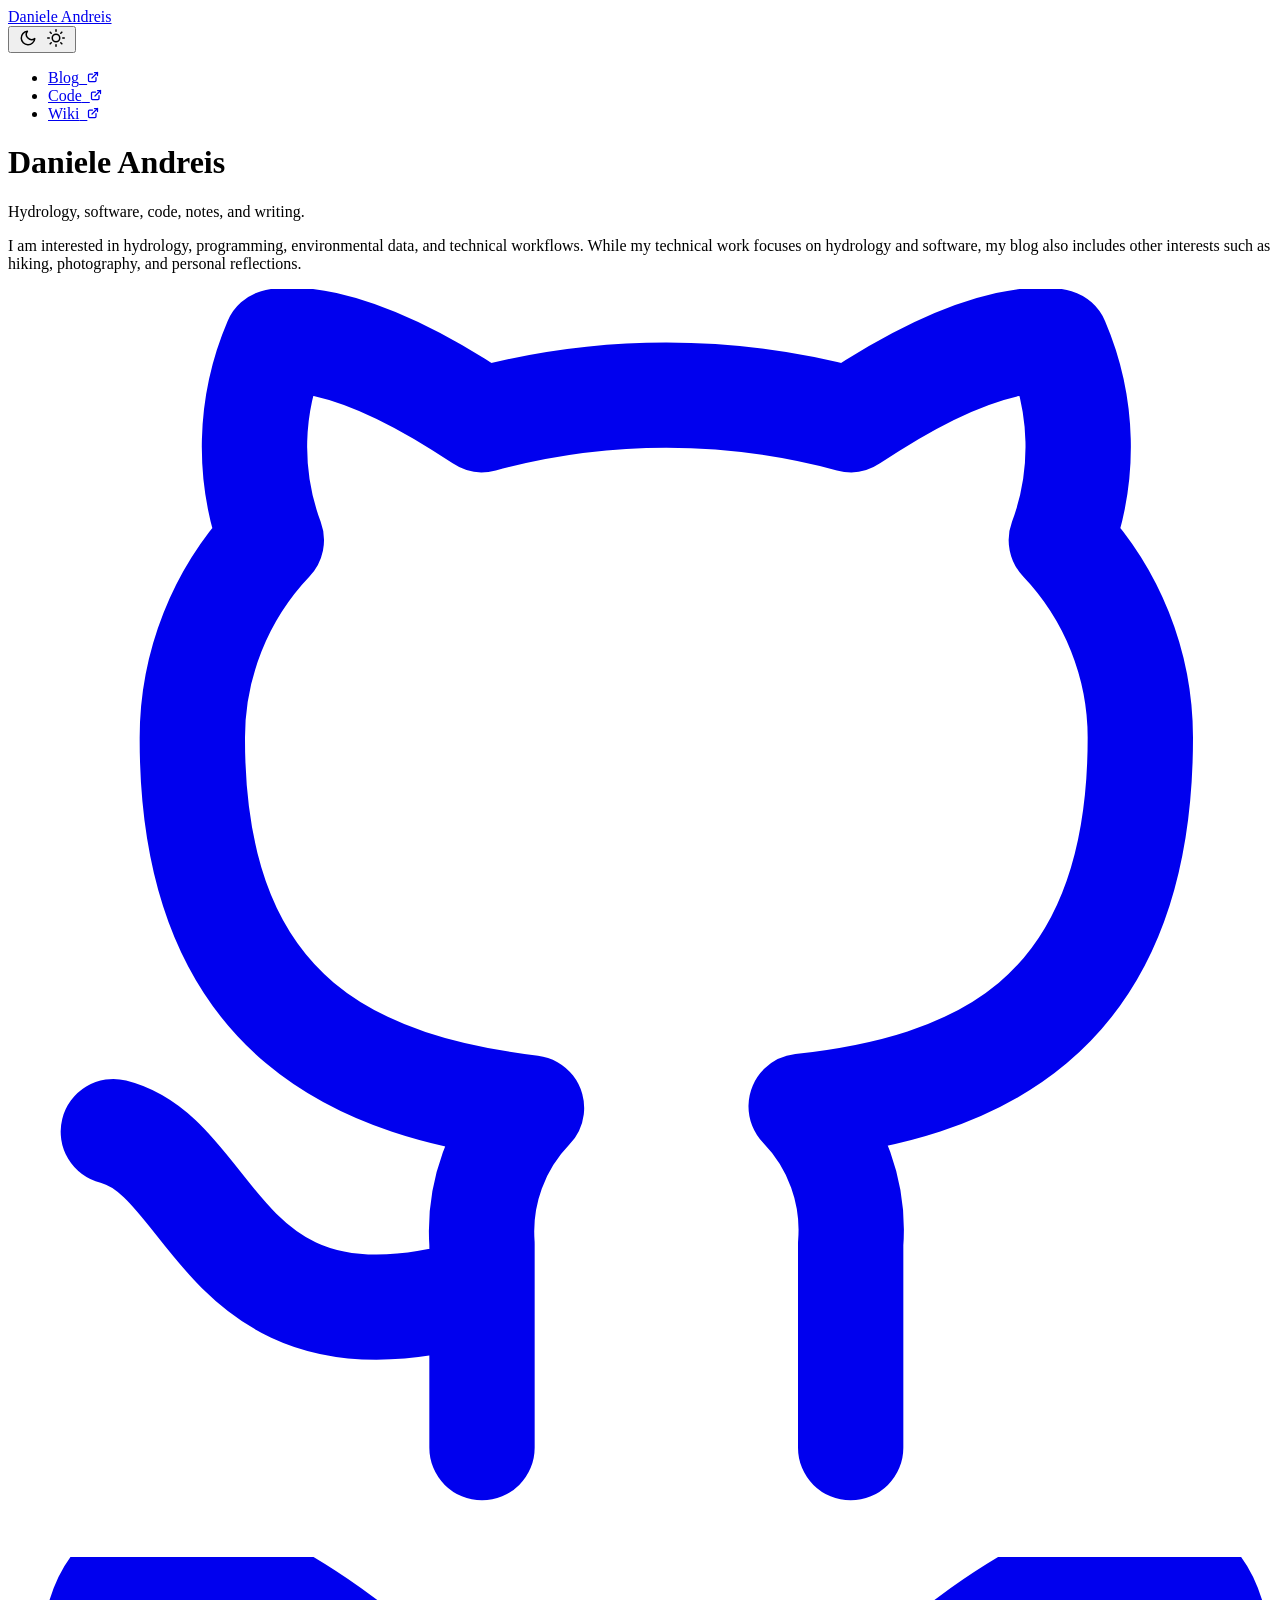
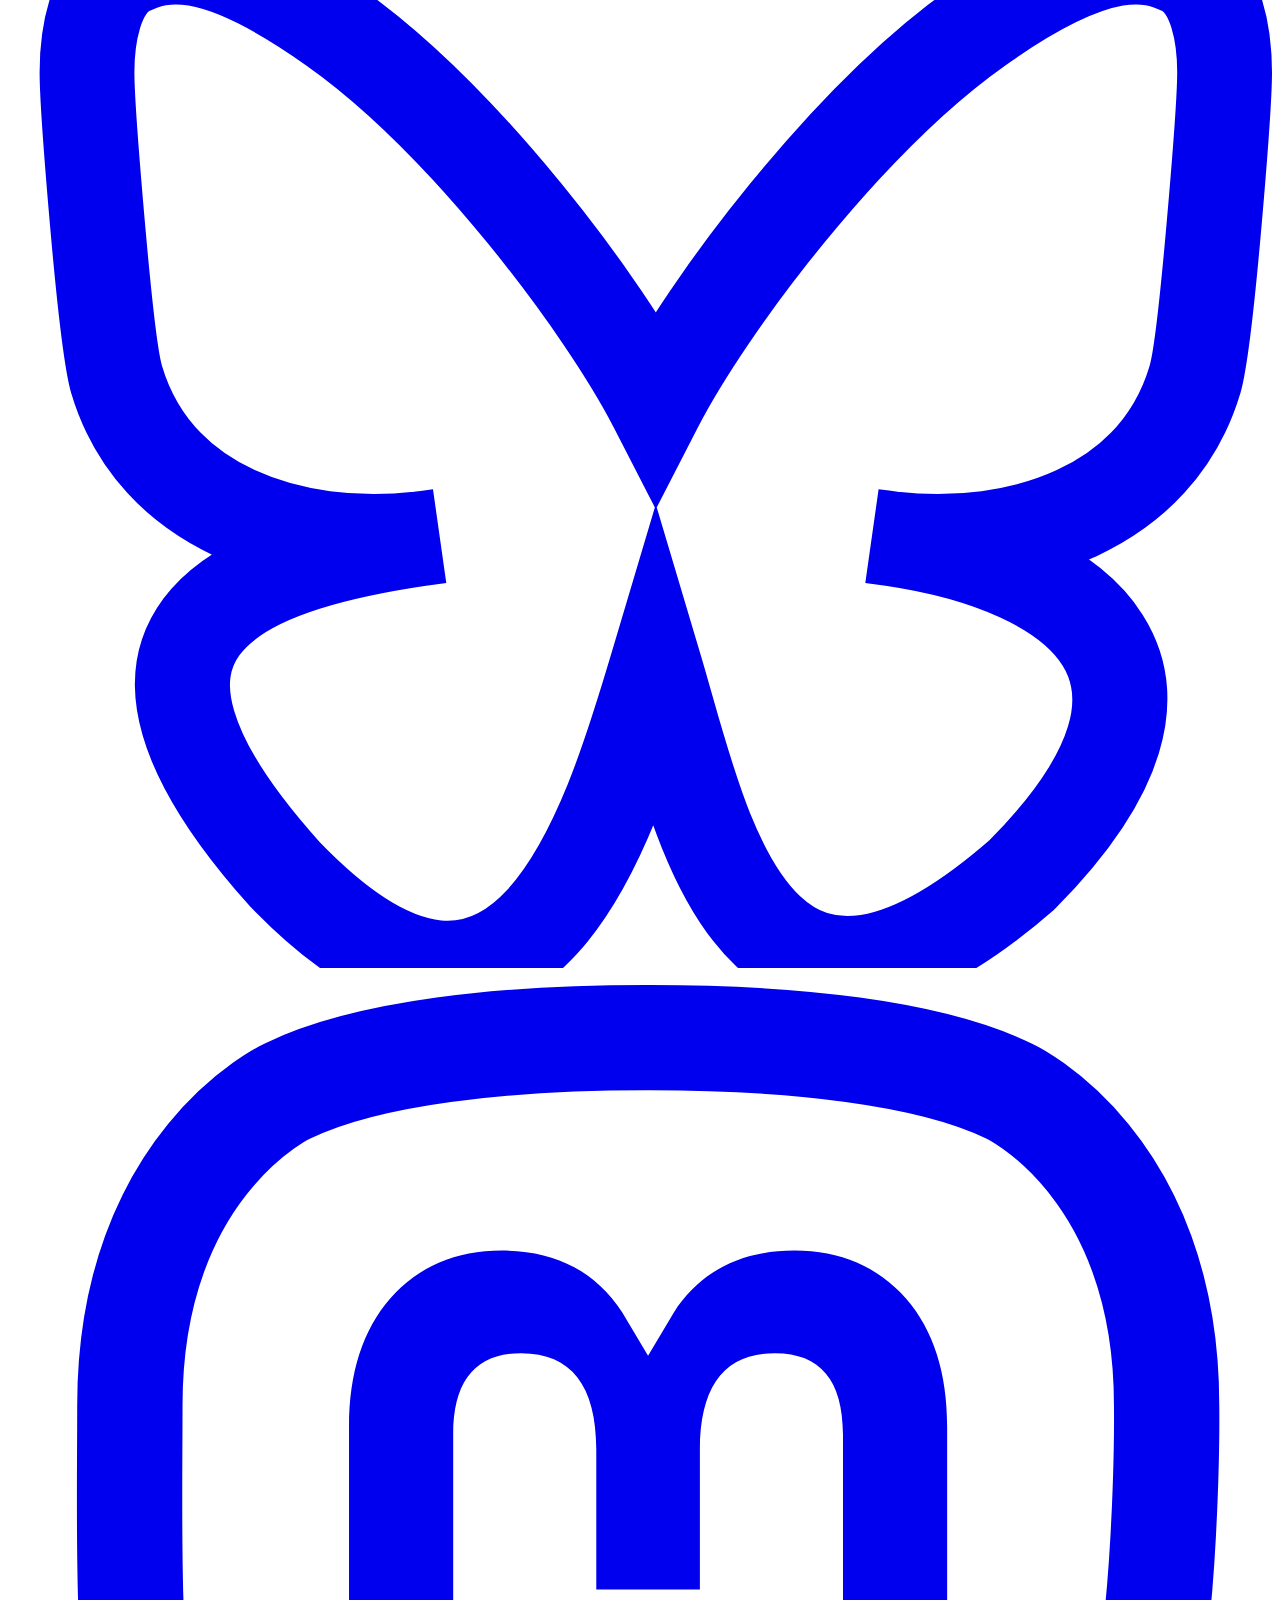
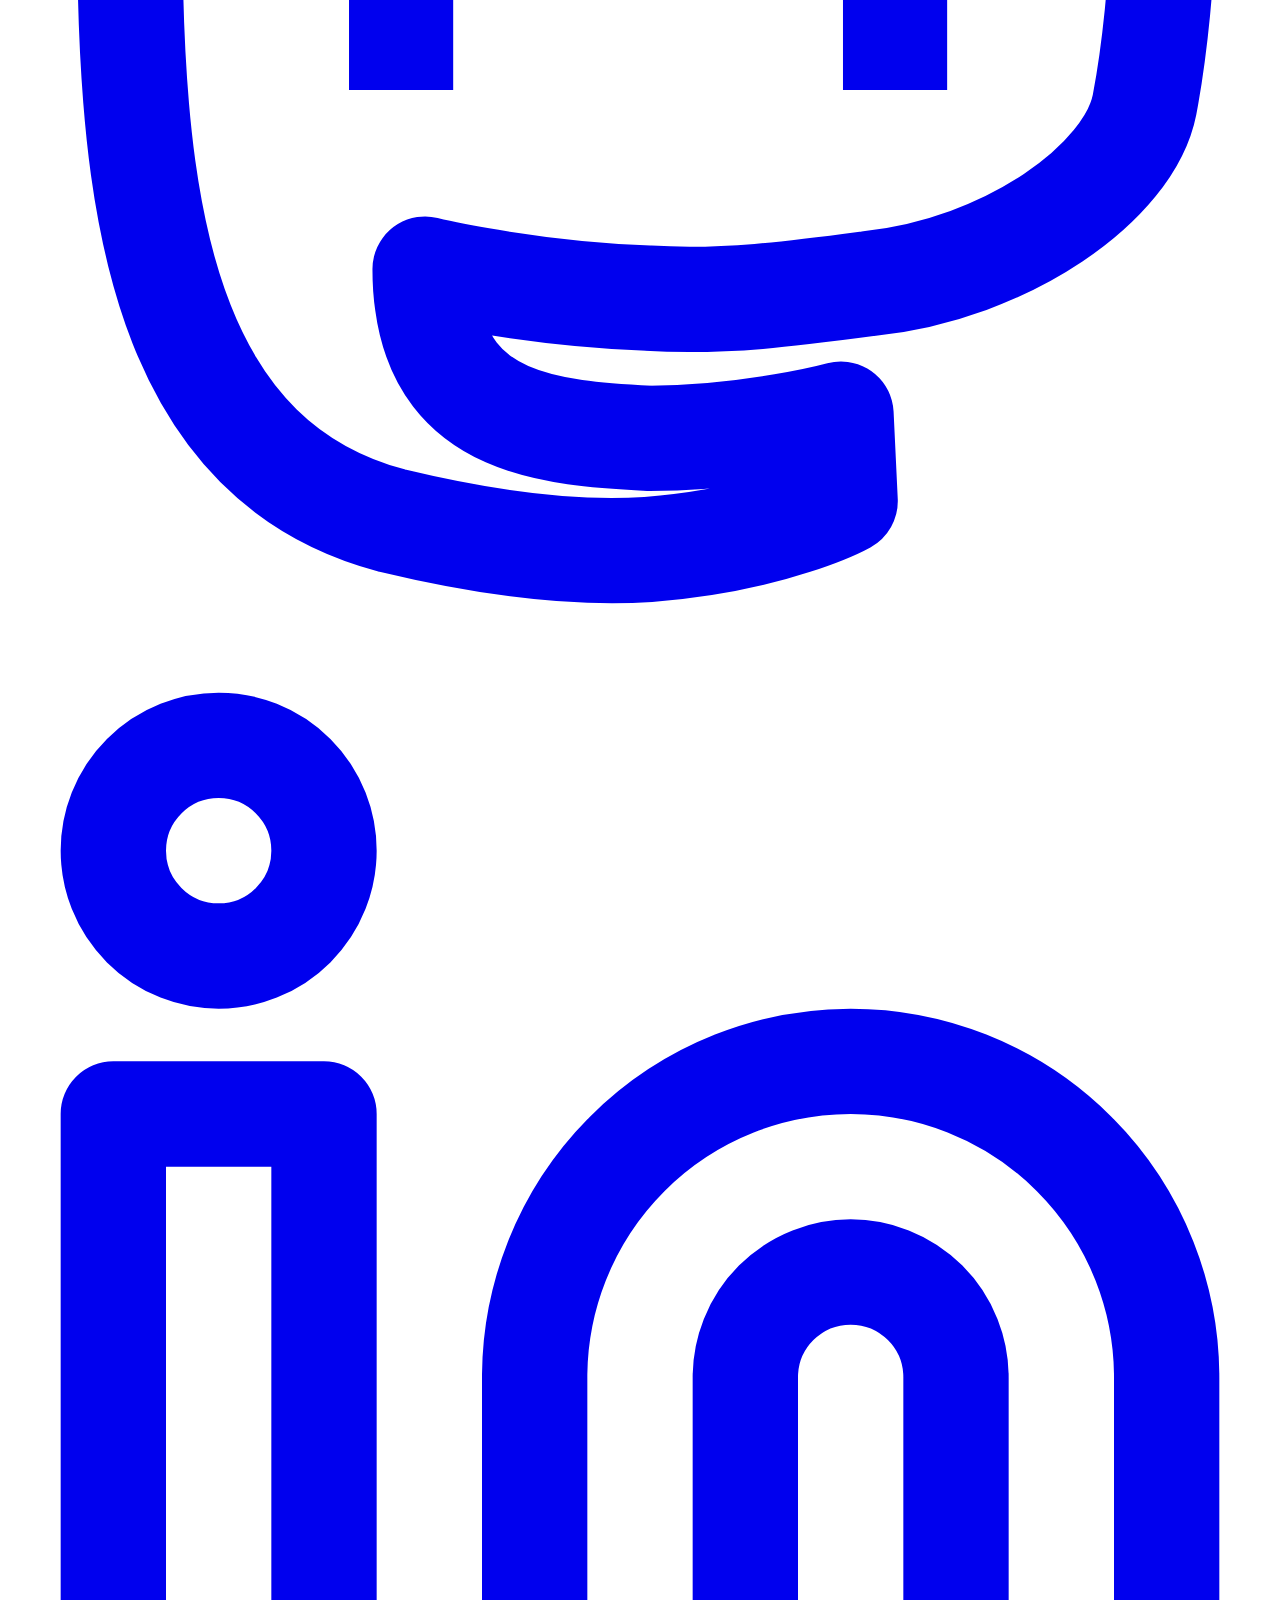
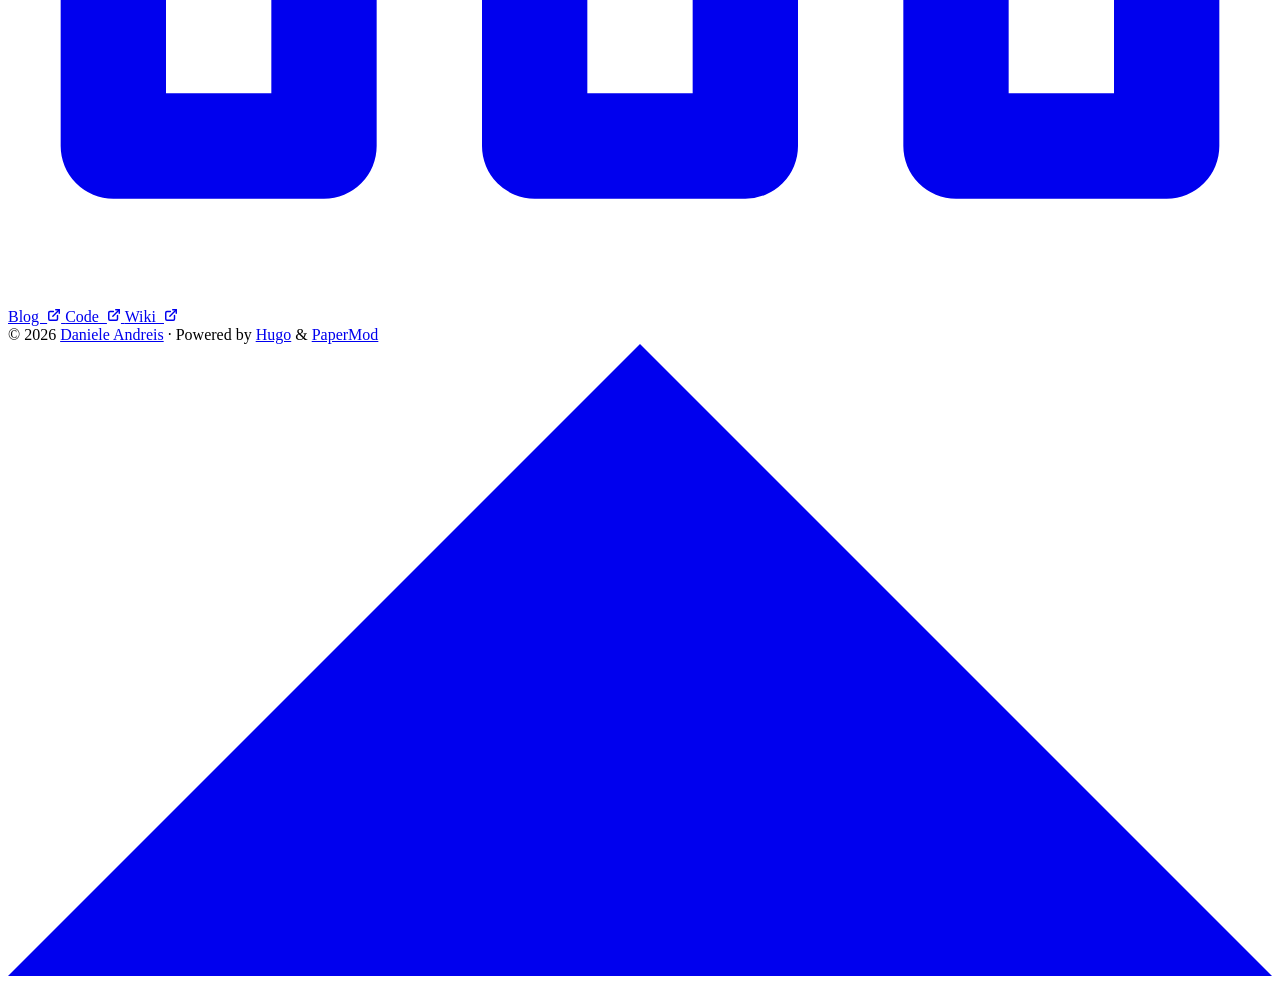
==== public/index.html @ 5633d2b7 "initial website" ====
<!DOCTYPE html>
<html lang="en" dir="auto" data-theme="auto">

<head>
	<meta name="generator" content="Hugo 0.157.0"><script src="/livereload.js?mindelay=10&amp;v=2&amp;port=1313&amp;path=livereload" data-no-instant defer></script><meta charset="utf-8">
<meta http-equiv="X-UA-Compatible" content="IE=edge">
<meta name="viewport" content="width=device-width, initial-scale=1, shrink-to-fit=no">
<meta name="robots" content="noindex, nofollow">
<title>Daniele Andreis</title>

<meta name="description" content="">
<meta name="author" content="">
<link rel="canonical" href="http://localhost:1313/">
<link crossorigin="anonymous" href="/assets/css/stylesheet.a59b45ec9e5b777ab737f393b7d185c547d1c42e34826aa9306752e7d07408f1.css" integrity="sha256-pZtF7J5bd3q3N/OTt9GFxUfRxC40gmqpMGdS59B0CPE=" rel="preload stylesheet" as="style">
<link rel="icon" href="http://localhost:1313/favicon.ico">
<link rel="icon" type="image/png" sizes="16x16" href="http://localhost:1313/favicon-16x16.png">
<link rel="icon" type="image/png" sizes="32x32" href="http://localhost:1313/favicon-32x32.png">
<link rel="apple-touch-icon" href="http://localhost:1313/apple-touch-icon.png">
<link rel="mask-icon" href="http://localhost:1313/safari-pinned-tab.svg">
<meta name="theme-color" content="#2e2e33">
<meta name="msapplication-TileColor" content="#2e2e33">
<link rel="alternate" type="application/rss+xml" href="http://localhost:1313/index.xml" title="rss">
<link rel="alternate" hreflang="en" href="http://localhost:1313/">
<noscript>
    <style>
        #theme-toggle,
        .top-link {
            display: none;
        }

    </style>
    <style>
        @media (prefers-color-scheme: dark) {
            :root {
                --theme: rgb(29, 30, 32);
                --entry: rgb(46, 46, 51);
                --primary: rgb(218, 218, 219);
                --secondary: rgb(155, 156, 157);
                --tertiary: rgb(65, 66, 68);
                --content: rgb(196, 196, 197);
                --code-block-bg: rgb(46, 46, 51);
                --code-bg: rgb(55, 56, 62);
                --border: rgb(51, 51, 51);
                color-scheme: dark;
            }

            .list {
                background: var(--theme);
            }

            .toc {
                background: var(--entry);
            }
        }

        @media (prefers-color-scheme: light) {
            .list::-webkit-scrollbar-thumb {
                border-color: var(--code-bg);
            }
        }

    </style>
</noscript>
<script>
    if (localStorage.getItem("pref-theme") === "dark") {
        document.querySelector("html").dataset.theme = 'dark';
    } else if (localStorage.getItem("pref-theme") === "light") {
       document.querySelector("html").dataset.theme = 'light';
    } else if (window.matchMedia('(prefers-color-scheme: dark)').matches) {
        document.querySelector("html").dataset.theme = 'dark';
    } else {
        document.querySelector("html").dataset.theme = 'light';
    }

</script>
</head>
<body class="list" id="top">
    <header class="header">
    <nav class="nav">
        <div class="logo">
            <a href="http://localhost:1313/" accesskey="h" title="Daniele Andreis (Alt + H)">Daniele Andreis</a>
            <div class="logo-switches">
                <button id="theme-toggle" accesskey="t" title="(Alt + T)" aria-label="Toggle theme">
                    <svg id="moon" xmlns="http://www.w3.org/2000/svg" width="24" height="18" viewBox="0 0 24 24"
                        fill="none" stroke="currentColor" stroke-width="2" stroke-linecap="round"
                        stroke-linejoin="round">
                        <path d="M21 12.79A9 9 0 1 1 11.21 3 7 7 0 0 0 21 12.79z"></path>
                    </svg>
                    <svg id="sun" xmlns="http://www.w3.org/2000/svg" width="24" height="18" viewBox="0 0 24 24"
                        fill="none" stroke="currentColor" stroke-width="2" stroke-linecap="round"
                        stroke-linejoin="round">
                        <circle cx="12" cy="12" r="5"></circle>
                        <line x1="12" y1="1" x2="12" y2="3"></line>
                        <line x1="12" y1="21" x2="12" y2="23"></line>
                        <line x1="4.22" y1="4.22" x2="5.64" y2="5.64"></line>
                        <line x1="18.36" y1="18.36" x2="19.78" y2="19.78"></line>
                        <line x1="1" y1="12" x2="3" y2="12"></line>
                        <line x1="21" y1="12" x2="23" y2="12"></line>
                        <line x1="4.22" y1="19.78" x2="5.64" y2="18.36"></line>
                        <line x1="18.36" y1="5.64" x2="19.78" y2="4.22"></line>
                    </svg>
                </button>
            </div>
        </div>
        <ul id="menu">
            <li>
                <a href="https://blog.danieleandreis.eu" title="Blog">
                    <span>Blog</span>&nbsp;
                    <svg fill="none" shape-rendering="geometricPrecision" stroke="currentColor" stroke-linecap="round"
                        stroke-linejoin="round" stroke-width="2.5" viewBox="0 0 24 24" height="12" width="12">
                        <path d="M18 13v6a2 2 0 01-2 2H5a2 2 0 01-2-2V8a2 2 0 012-2h6"></path>
                        <path d="M15 3h6v6"></path>
                        <path d="M10 14L21 3"></path>
                    </svg>
                </a>
            </li>
            <li>
                <a href="https://code.danieleandreis.eu" title="Code">
                    <span>Code</span>&nbsp;
                    <svg fill="none" shape-rendering="geometricPrecision" stroke="currentColor" stroke-linecap="round"
                        stroke-linejoin="round" stroke-width="2.5" viewBox="0 0 24 24" height="12" width="12">
                        <path d="M18 13v6a2 2 0 01-2 2H5a2 2 0 01-2-2V8a2 2 0 012-2h6"></path>
                        <path d="M15 3h6v6"></path>
                        <path d="M10 14L21 3"></path>
                    </svg>
                </a>
            </li>
            <li>
                <a href="https://wiki.danieleandreis.eu" title="Wiki">
                    <span>Wiki</span>&nbsp;
                    <svg fill="none" shape-rendering="geometricPrecision" stroke="currentColor" stroke-linecap="round"
                        stroke-linejoin="round" stroke-width="2.5" viewBox="0 0 24 24" height="12" width="12">
                        <path d="M18 13v6a2 2 0 01-2 2H5a2 2 0 01-2-2V8a2 2 0 012-2h6"></path>
                        <path d="M15 3h6v6"></path>
                        <path d="M10 14L21 3"></path>
                    </svg>
                </a>
            </li>
        </ul>
    </nav>
</header>
<main class="main"><div class="profile">
    <div class="profile_inner">
        <h1>Daniele Andreis</h1>
        <span><p>Hydrology, software, code, notes, and writing.</p>
<p>I am interested in hydrology, programming, environmental data, and technical workflows. While my technical work focuses on hydrology and software, my blog also includes other interests such as hiking, photography, and personal reflections.</p>
</span><div class="social-icons" >
    <a href="https://github.com/bubbobne" target="_blank" rel="noopener noreferrer me"
        title="Github">
        <svg xmlns="http://www.w3.org/2000/svg" viewBox="0 0 24 24" fill="none" stroke="currentColor" stroke-width="2"
    stroke-linecap="round" stroke-linejoin="round">
    <path
        d="M9 19c-5 1.5-5-2.5-7-3m14 6v-3.87a3.37 3.37 0 0 0-.94-2.61c3.14-.35 6.44-1.54 6.44-7A5.44 5.44 0 0 0 20 4.77 5.07 5.07 0 0 0 19.91 1S18.73.65 16 2.48a13.38 13.38 0 0 0-7 0C6.27.65 5.09 1 5.09 1A5.07 5.07 0 0 0 5 4.77a5.44 5.44 0 0 0-1.5 3.78c0 5.42 3.3 6.61 6.44 7A3.37 3.37 0 0 0 9 18.13V22">
    </path>
</svg>
    </a>
    <a href="https://bsky.app/profile/bubbobne" target="_blank" rel="noopener noreferrer me"
        title="Bluesky">
        <svg xmlns="http://www.w3.org/2000/svg" viewBox="-25 0 400 320" fill="none" stroke="currentColor" stroke-width="30">
    <path
        d="M180 141.964C163.699 110.262 119.308 51.1817 78.0347 22.044C38.4971 -5.86834 23.414 -1.03207 13.526 3.43594C2.08093 8.60755 0 26.1785 0 36.5164C0 46.8542 5.66748 121.272 9.36416 133.694C21.5786 174.738 65.0603 188.607 105.104 184.156C107.151 183.852 109.227 183.572 111.329 183.312C109.267 183.642 107.19 183.924 105.104 184.156C46.4204 192.847 -5.69621 214.233 62.6582 290.33C137.848 368.18 165.705 273.637 180 225.702C194.295 273.637 210.76 364.771 295.995 290.33C360 225.702 313.58 192.85 254.896 184.158C252.81 183.926 250.733 183.645 248.671 183.315C250.773 183.574 252.849 183.855 254.896 184.158C294.94 188.61 338.421 174.74 350.636 133.697C354.333 121.275 360 46.8568 360 36.519C360 26.1811 357.919 8.61012 346.474 3.43851C336.586 -1.02949 321.503 -5.86576 281.965 22.0466C240.692 51.1843 196.301 110.262 180 141.964Z" />
</svg>
    </a>
    <a href="https://mastodon.uno/@danieleandreis" target="_blank" rel="noopener noreferrer me"
        title="Mastodon">
        <svg xmlns="http://www.w3.org/2000/svg" viewBox="0 0 24 24" fill="none" stroke="currentColor" stroke-width="2"
    stroke-linecap="round" stroke-linejoin="round">
    <path
        d="M21.58 13.913c-.29 1.469-2.592 3.121-5.238 3.396-1.379.184-2.737.368-4.185.276-2.368-.092-4.237-.551-4.237-.551 0 .184.014.459.043.643.308 2.294 2.317 2.478 4.22 2.57 1.922 0 3.633-.46 3.633-.46l.079 1.653s-1.344.734-3.738.918c-1.32.091-2.96-.092-4.869-.551-4.14-1.102-4.853-5.507-4.961-10.005-.034-1.285-.013-2.57-.013-3.58 0-4.589 3-5.966 3-5.966 1.513-.734 4.11-1.01 6.808-1.01h.067c2.699 0 5.296.276 6.81 1.01 0 0 3 1.377 3 5.967 0 0 .037 3.304-.419 5.69"
        stroke="currentColor" />
    <path
        d="M17.832 8.633v5h-1.978V8.78c0-1.023-.43-1.542-1.29-1.542-.95 0-1.427.616-1.427 1.834v2.655H11.17V9.072c0-1.218-.476-1.834-1.427-1.834-.86 0-1.29.52-1.29 1.542v4.852H6.475V8.633c0-1.022.26-1.834.782-2.434.538-.6 1.243-.909 2.118-.909 1.012 0 1.779.39 2.286 1.169l.492.827.493-.827c.507-.78 1.274-1.169 2.286-1.169.875 0 1.58.308 2.118.909.522.6.782 1.412.782 2.434"
        fill="currentColor" stroke="none" />
</svg>
    </a>
    <a href="https://www.linkedin.com/in/daniele-andreis-64690235/" target="_blank" rel="noopener noreferrer me"
        title="Linkedin">
        <svg xmlns="http://www.w3.org/2000/svg" viewBox="0 0 24 24" fill="none" stroke="currentColor" stroke-width="2"
    stroke-linecap="round" stroke-linejoin="round">
    <path d="M16 8a6 6 0 0 1 6 6v7h-4v-7a2 2 0 0 0-2-2 2 2 0 0 0-2 2v7h-4v-7a6 6 0 0 1 6-6z"></path>
    <rect x="2" y="9" width="4" height="12"></rect>
    <circle cx="4" cy="4" r="2"></circle>
</svg>
    </a>
</div>

        <div class="buttons">
            <a class="button" href="https://blog.danieleandreis.eu" rel="noopener" title="Blog">
                <span class="button-inner">
                    Blog&nbsp;
                    <svg fill="none" shape-rendering="geometricPrecision" stroke="currentColor" stroke-linecap="round"
                        stroke-linejoin="round" stroke-width="2.5" viewBox="0 0 24 24" height="14" width="14">
                        <path d="M18 13v6a2 2 0 01-2 2H5a2 2 0 01-2-2V8a2 2 0 012-2h6"></path>
                        <path d="M15 3h6v6"></path>
                        <path d="M10 14L21 3"></path>
                    </svg>
                </span>
            </a>
            <a class="button" href="https://code.danieleandreis.eu" rel="noopener" title="Code">
                <span class="button-inner">
                    Code&nbsp;
                    <svg fill="none" shape-rendering="geometricPrecision" stroke="currentColor" stroke-linecap="round"
                        stroke-linejoin="round" stroke-width="2.5" viewBox="0 0 24 24" height="14" width="14">
                        <path d="M18 13v6a2 2 0 01-2 2H5a2 2 0 01-2-2V8a2 2 0 012-2h6"></path>
                        <path d="M15 3h6v6"></path>
                        <path d="M10 14L21 3"></path>
                    </svg>
                </span>
            </a>
            <a class="button" href="https://wiki.danieleandreis.eu" rel="noopener" title="Wiki">
                <span class="button-inner">
                    Wiki&nbsp;
                    <svg fill="none" shape-rendering="geometricPrecision" stroke="currentColor" stroke-linecap="round"
                        stroke-linejoin="round" stroke-width="2.5" viewBox="0 0 24 24" height="14" width="14">
                        <path d="M18 13v6a2 2 0 01-2 2H5a2 2 0 01-2-2V8a2 2 0 012-2h6"></path>
                        <path d="M15 3h6v6"></path>
                        <path d="M10 14L21 3"></path>
                    </svg>
                </span>
            </a>
        </div>
    </div>
</div>

    </main>
    
<footer class="footer">
        <span>&copy; 2026 <a href="http://localhost:1313/">Daniele Andreis</a></span> · 

    <span>
        Powered by
        <a href="https://gohugo.io/" rel="noopener noreferrer" target="_blank">Hugo</a> &
        <a href="https://github.com/adityatelange/hugo-PaperMod/" rel="noopener" target="_blank">PaperMod</a>
    </span>
</footer>
<a href="#top" aria-label="go to top" title="Go to Top (Alt + G)" class="top-link" id="top-link" accesskey="g">
    <svg xmlns="http://www.w3.org/2000/svg" viewBox="0 0 12 6" fill="currentColor">
        <path d="M12 6H0l6-6z" />
    </svg>
</a>

<script>
    let menu = document.getElementById('menu');
    if (menu) {
        
        const scrollPosition = localStorage.getItem("menu-scroll-position");
        if (scrollPosition) {
            menu.scrollLeft = parseInt(scrollPosition, 10);
        }
        
        menu.onscroll = function () {
            localStorage.setItem("menu-scroll-position", menu.scrollLeft);
        }
    }

    document.querySelectorAll('a[href^="#"]').forEach(anchor => {
        anchor.addEventListener("click", function (e) {
            e.preventDefault();
            var id = this.getAttribute("href").substr(1);
            if (!window.matchMedia('(prefers-reduced-motion: reduce)').matches) {
                document.querySelector(`[id='${decodeURIComponent(id)}']`).scrollIntoView({
                    behavior: "smooth"
                });
            } else {
                document.querySelector(`[id='${decodeURIComponent(id)}']`).scrollIntoView();
            }
            if (id === "top") {
                history.replaceState(null, null, " ");
            } else {
                history.pushState(null, null, `#${id}`);
            }
        });
    });

</script>
<script>
    var mybutton = document.getElementById("top-link");
    window.onscroll = function () {
        if (document.body.scrollTop > 800 || document.documentElement.scrollTop > 800) {
            mybutton.style.visibility = "visible";
            mybutton.style.opacity = "1";
        } else {
            mybutton.style.visibility = "hidden";
            mybutton.style.opacity = "0";
        }
    };

</script>
<script>
    document.getElementById("theme-toggle").addEventListener("click", () => {
        const html = document.querySelector("html");
        if (html.dataset.theme === "dark") {
            html.dataset.theme = 'light';
            localStorage.setItem("pref-theme", 'light');
        } else {
            html.dataset.theme = 'dark';
            localStorage.setItem("pref-theme", 'dark');
        }
    })

</script>
</body>

</html>
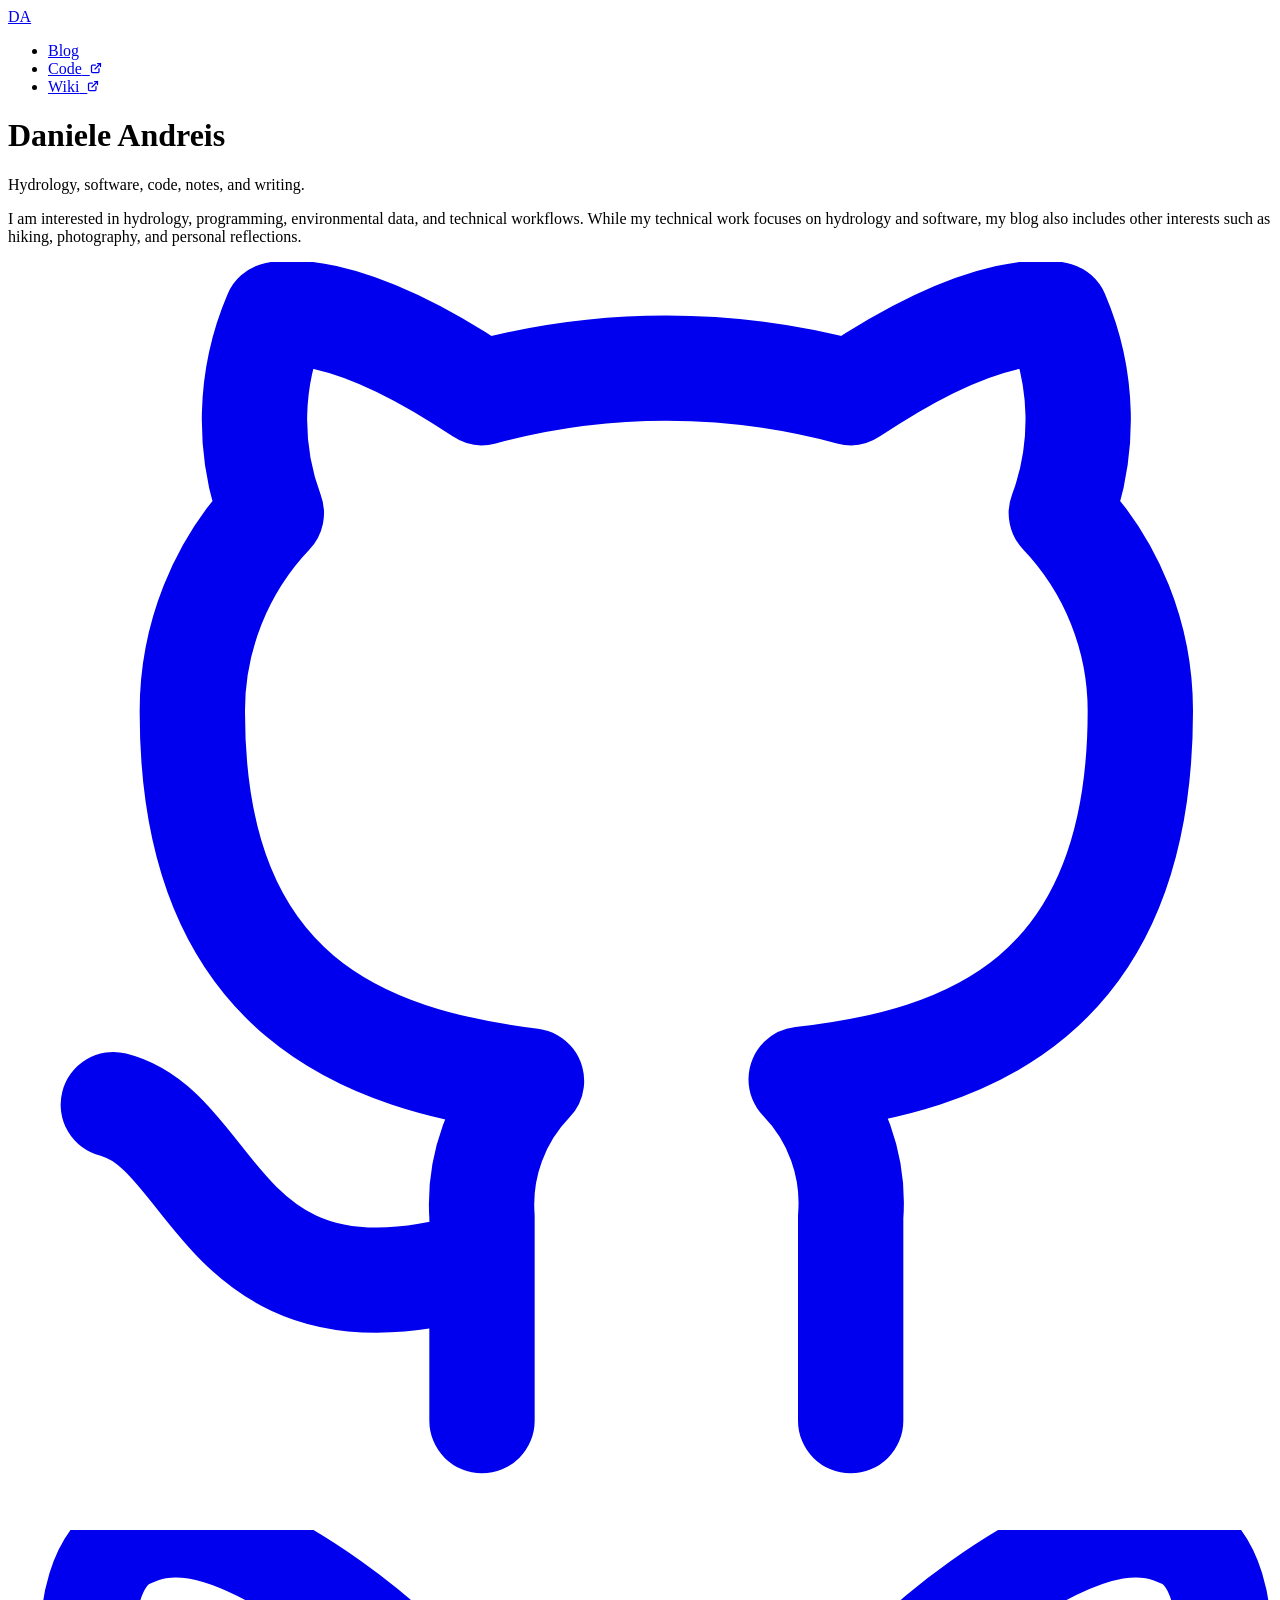
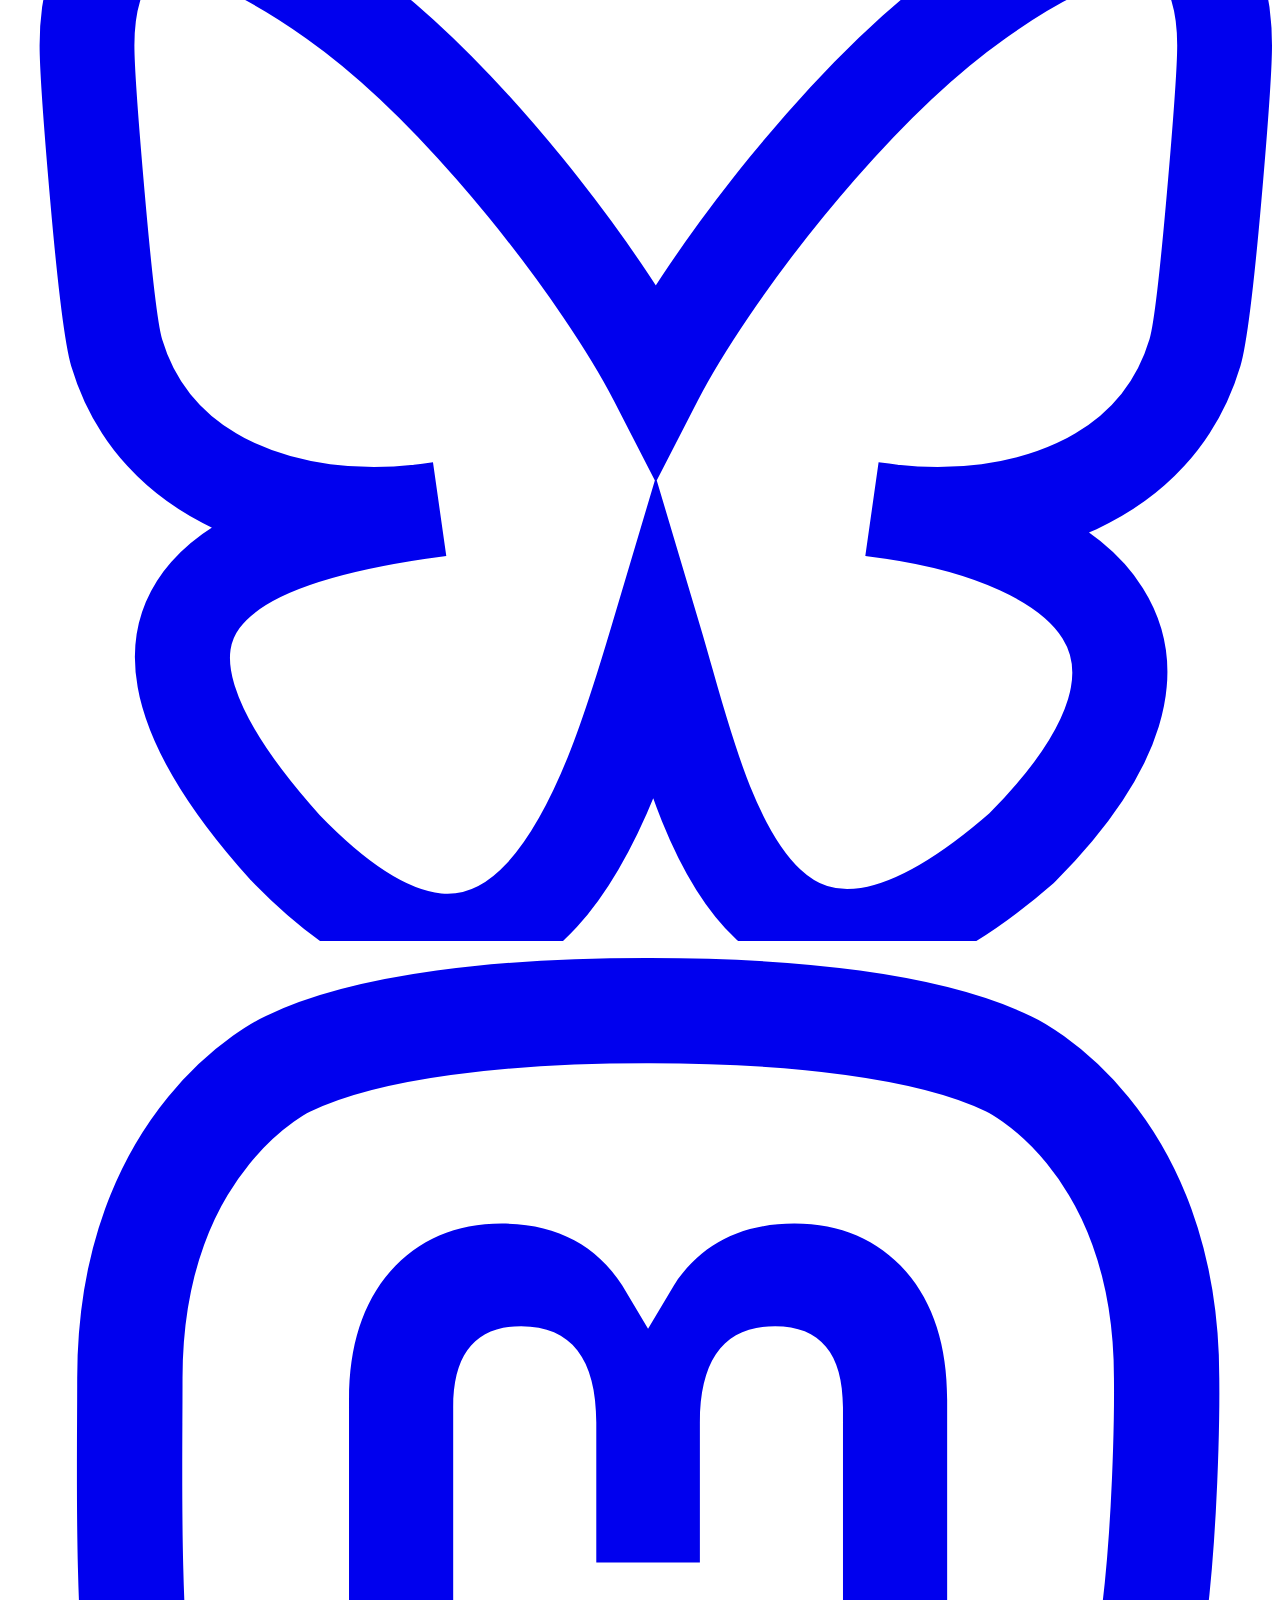
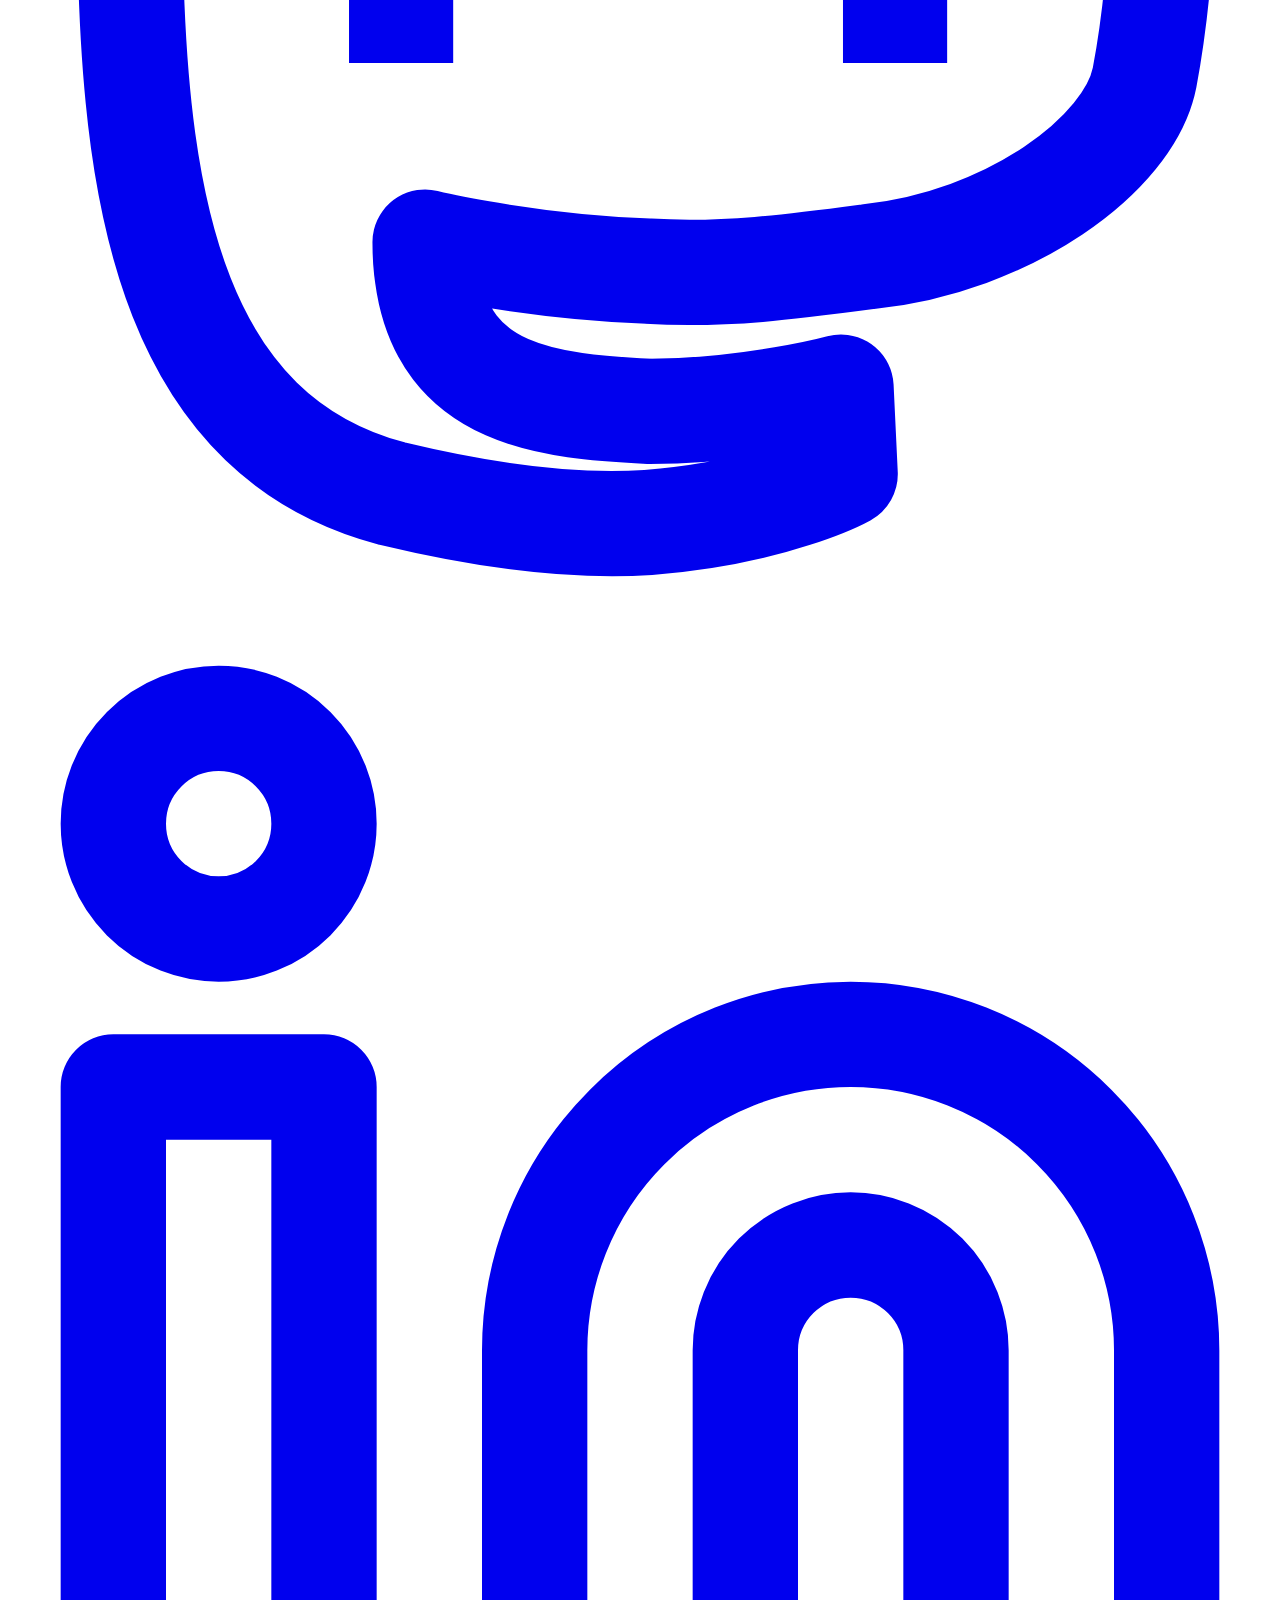
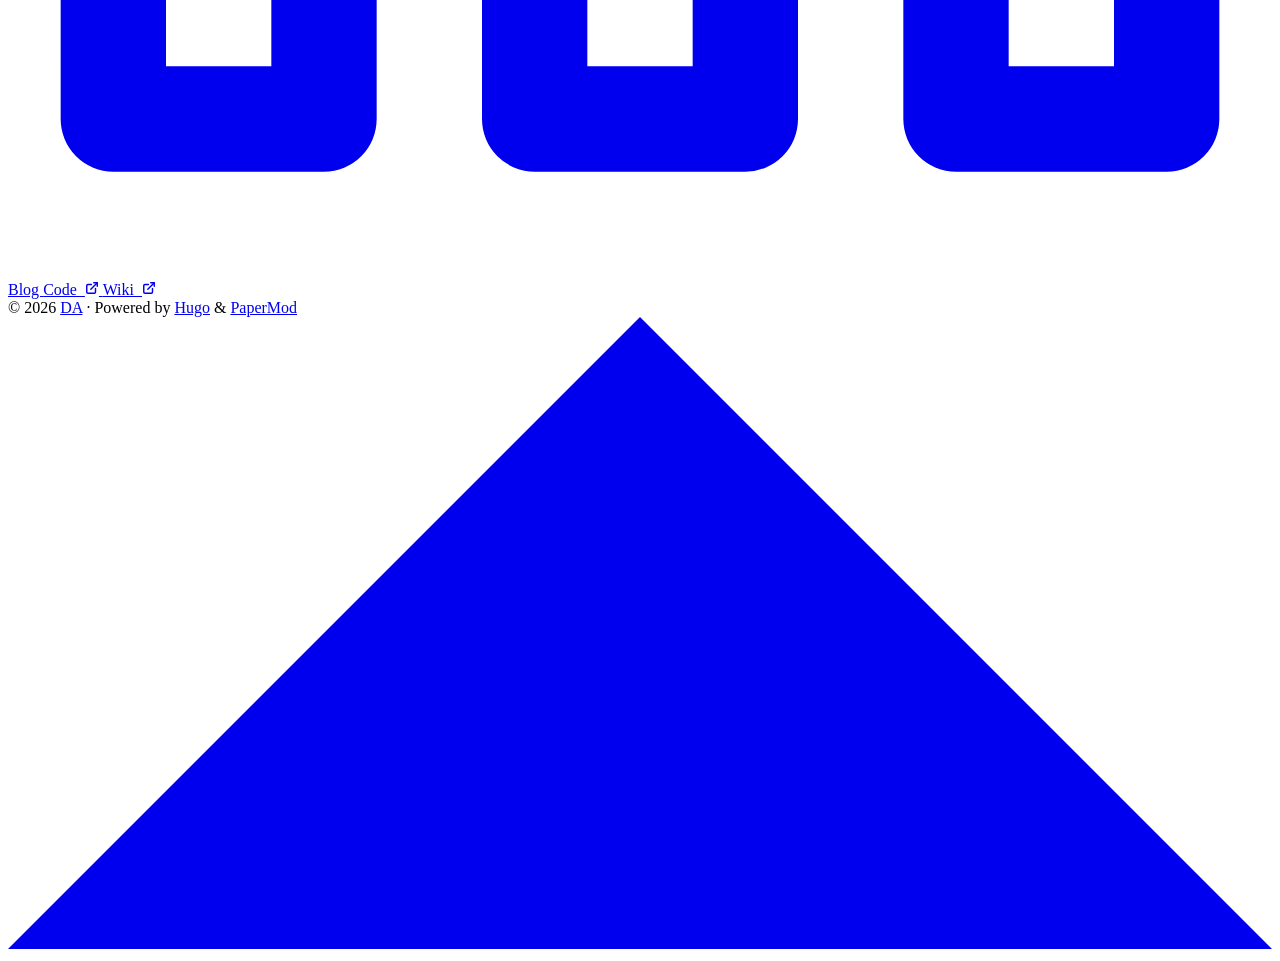
==== commit 3d001ec0: "add blog change theme" ====
--- a/public/index.html
+++ b/public/index.html
@@ -1,17 +1,17 @@
 <!DOCTYPE html>
-<html lang="en" dir="auto" data-theme="auto">
+<html lang="en" dir="auto" data-theme="dark">
 
 <head>
-	<meta name="generator" content="Hugo 0.157.0"><script src="/livereload.js?mindelay=10&amp;v=2&amp;port=1313&amp;path=livereload" data-no-instant defer></script><meta charset="utf-8">
+	<meta name="generator" content="Hugo 0.159.1"><script src="/livereload.js?mindelay=10&amp;v=2&amp;port=1313&amp;path=livereload" data-no-instant defer></script><meta charset="utf-8">
 <meta http-equiv="X-UA-Compatible" content="IE=edge">
 <meta name="viewport" content="width=device-width, initial-scale=1, shrink-to-fit=no">
 <meta name="robots" content="noindex, nofollow">
-<title>Daniele Andreis</title>
+<title>DA</title>
 
 <meta name="description" content="">
 <meta name="author" content="">
 <link rel="canonical" href="http://localhost:1313/">
-<link crossorigin="anonymous" href="/assets/css/stylesheet.a59b45ec9e5b777ab737f393b7d185c547d1c42e34826aa9306752e7d07408f1.css" integrity="sha256-pZtF7J5bd3q3N/OTt9GFxUfRxC40gmqpMGdS59B0CPE=" rel="preload stylesheet" as="style">
+<link crossorigin="anonymous" href="/assets/css/stylesheet.967bc8df27a12ecdf0c393c1722fcb030f7938f6ecd757e9de957b8c40ae50bf.css" integrity="sha256-lnvI3yehLs3ww5PBci/LAw95OPbs11fp3pV7jECuUL8=" rel="preload stylesheet" as="style">
 <link rel="icon" href="http://localhost:1313/favicon.ico">
 <link rel="icon" type="image/png" sizes="16x16" href="http://localhost:1313/favicon-16x16.png">
 <link rel="icon" type="image/png" sizes="32x32" href="http://localhost:1313/favicon-32x32.png">
@@ -29,89 +29,20 @@
         }
 
     </style>
-    <style>
-        @media (prefers-color-scheme: dark) {
-            :root {
-                --theme: rgb(29, 30, 32);
-                --entry: rgb(46, 46, 51);
-                --primary: rgb(218, 218, 219);
-                --secondary: rgb(155, 156, 157);
-                --tertiary: rgb(65, 66, 68);
-                --content: rgb(196, 196, 197);
-                --code-block-bg: rgb(46, 46, 51);
-                --code-bg: rgb(55, 56, 62);
-                --border: rgb(51, 51, 51);
-                color-scheme: dark;
-            }
-
-            .list {
-                background: var(--theme);
-            }
-
-            .toc {
-                background: var(--entry);
-            }
-        }
-
-        @media (prefers-color-scheme: light) {
-            .list::-webkit-scrollbar-thumb {
-                border-color: var(--code-bg);
-            }
-        }
-
-    </style>
 </noscript>
-<script>
-    if (localStorage.getItem("pref-theme") === "dark") {
-        document.querySelector("html").dataset.theme = 'dark';
-    } else if (localStorage.getItem("pref-theme") === "light") {
-       document.querySelector("html").dataset.theme = 'light';
-    } else if (window.matchMedia('(prefers-color-scheme: dark)').matches) {
-        document.querySelector("html").dataset.theme = 'dark';
-    } else {
-        document.querySelector("html").dataset.theme = 'light';
-    }
-
-</script>
 </head>
 <body class="list" id="top">
     <header class="header">
     <nav class="nav">
         <div class="logo">
-            <a href="http://localhost:1313/" accesskey="h" title="Daniele Andreis (Alt + H)">Daniele Andreis</a>
+            <a href="http://localhost:1313/" accesskey="h" title="DA (Alt + H)">DA</a>
             <div class="logo-switches">
-                <button id="theme-toggle" accesskey="t" title="(Alt + T)" aria-label="Toggle theme">
-                    <svg id="moon" xmlns="http://www.w3.org/2000/svg" width="24" height="18" viewBox="0 0 24 24"
-                        fill="none" stroke="currentColor" stroke-width="2" stroke-linecap="round"
-                        stroke-linejoin="round">
-                        <path d="M21 12.79A9 9 0 1 1 11.21 3 7 7 0 0 0 21 12.79z"></path>
-                    </svg>
-                    <svg id="sun" xmlns="http://www.w3.org/2000/svg" width="24" height="18" viewBox="0 0 24 24"
-                        fill="none" stroke="currentColor" stroke-width="2" stroke-linecap="round"
-                        stroke-linejoin="round">
-                        <circle cx="12" cy="12" r="5"></circle>
-                        <line x1="12" y1="1" x2="12" y2="3"></line>
-                        <line x1="12" y1="21" x2="12" y2="23"></line>
-                        <line x1="4.22" y1="4.22" x2="5.64" y2="5.64"></line>
-                        <line x1="18.36" y1="18.36" x2="19.78" y2="19.78"></line>
-                        <line x1="1" y1="12" x2="3" y2="12"></line>
-                        <line x1="21" y1="12" x2="23" y2="12"></line>
-                        <line x1="4.22" y1="19.78" x2="5.64" y2="18.36"></line>
-                        <line x1="18.36" y1="5.64" x2="19.78" y2="4.22"></line>
-                    </svg>
-                </button>
             </div>
         </div>
         <ul id="menu">
             <li>
-                <a href="https://blog.danieleandreis.eu" title="Blog">
-                    <span>Blog</span>&nbsp;
-                    <svg fill="none" shape-rendering="geometricPrecision" stroke="currentColor" stroke-linecap="round"
-                        stroke-linejoin="round" stroke-width="2.5" viewBox="0 0 24 24" height="12" width="12">
-                        <path d="M18 13v6a2 2 0 01-2 2H5a2 2 0 01-2-2V8a2 2 0 012-2h6"></path>
-                        <path d="M15 3h6v6"></path>
-                        <path d="M10 14L21 3"></path>
-                    </svg>
+                <a href="http://localhost:1313/blog/" title="Blog">
+                    <span>Blog</span>
                 </a>
             </li>
             <li>
@@ -185,15 +116,9 @@
 </div>
 
         <div class="buttons">
-            <a class="button" href="https://blog.danieleandreis.eu" rel="noopener" title="Blog">
+            <a class="button" href="/blog/" rel="noopener" title="Blog">
                 <span class="button-inner">
-                    Blog&nbsp;
-                    <svg fill="none" shape-rendering="geometricPrecision" stroke="currentColor" stroke-linecap="round"
-                        stroke-linejoin="round" stroke-width="2.5" viewBox="0 0 24 24" height="14" width="14">
-                        <path d="M18 13v6a2 2 0 01-2 2H5a2 2 0 01-2-2V8a2 2 0 012-2h6"></path>
-                        <path d="M15 3h6v6"></path>
-                        <path d="M10 14L21 3"></path>
-                    </svg>
+                    Blog
                 </span>
             </a>
             <a class="button" href="https://code.danieleandreis.eu" rel="noopener" title="Code">
@@ -225,7 +150,7 @@
     </main>
     
 <footer class="footer">
-        <span>&copy; 2026 <a href="http://localhost:1313/">Daniele Andreis</a></span> · 
+        <span>&copy; 2026 <a href="http://localhost:1313/">DA</a></span> · 
 
     <span>
         Powered by
@@ -286,19 +211,6 @@
     };
 
 </script>
-<script>
-    document.getElementById("theme-toggle").addEventListener("click", () => {
-        const html = document.querySelector("html");
-        if (html.dataset.theme === "dark") {
-            html.dataset.theme = 'light';
-            localStorage.setItem("pref-theme", 'light');
-        } else {
-            html.dataset.theme = 'dark';
-            localStorage.setItem("pref-theme", 'dark');
-        }
-    })
-
-</script>
 </body>
 
 </html>
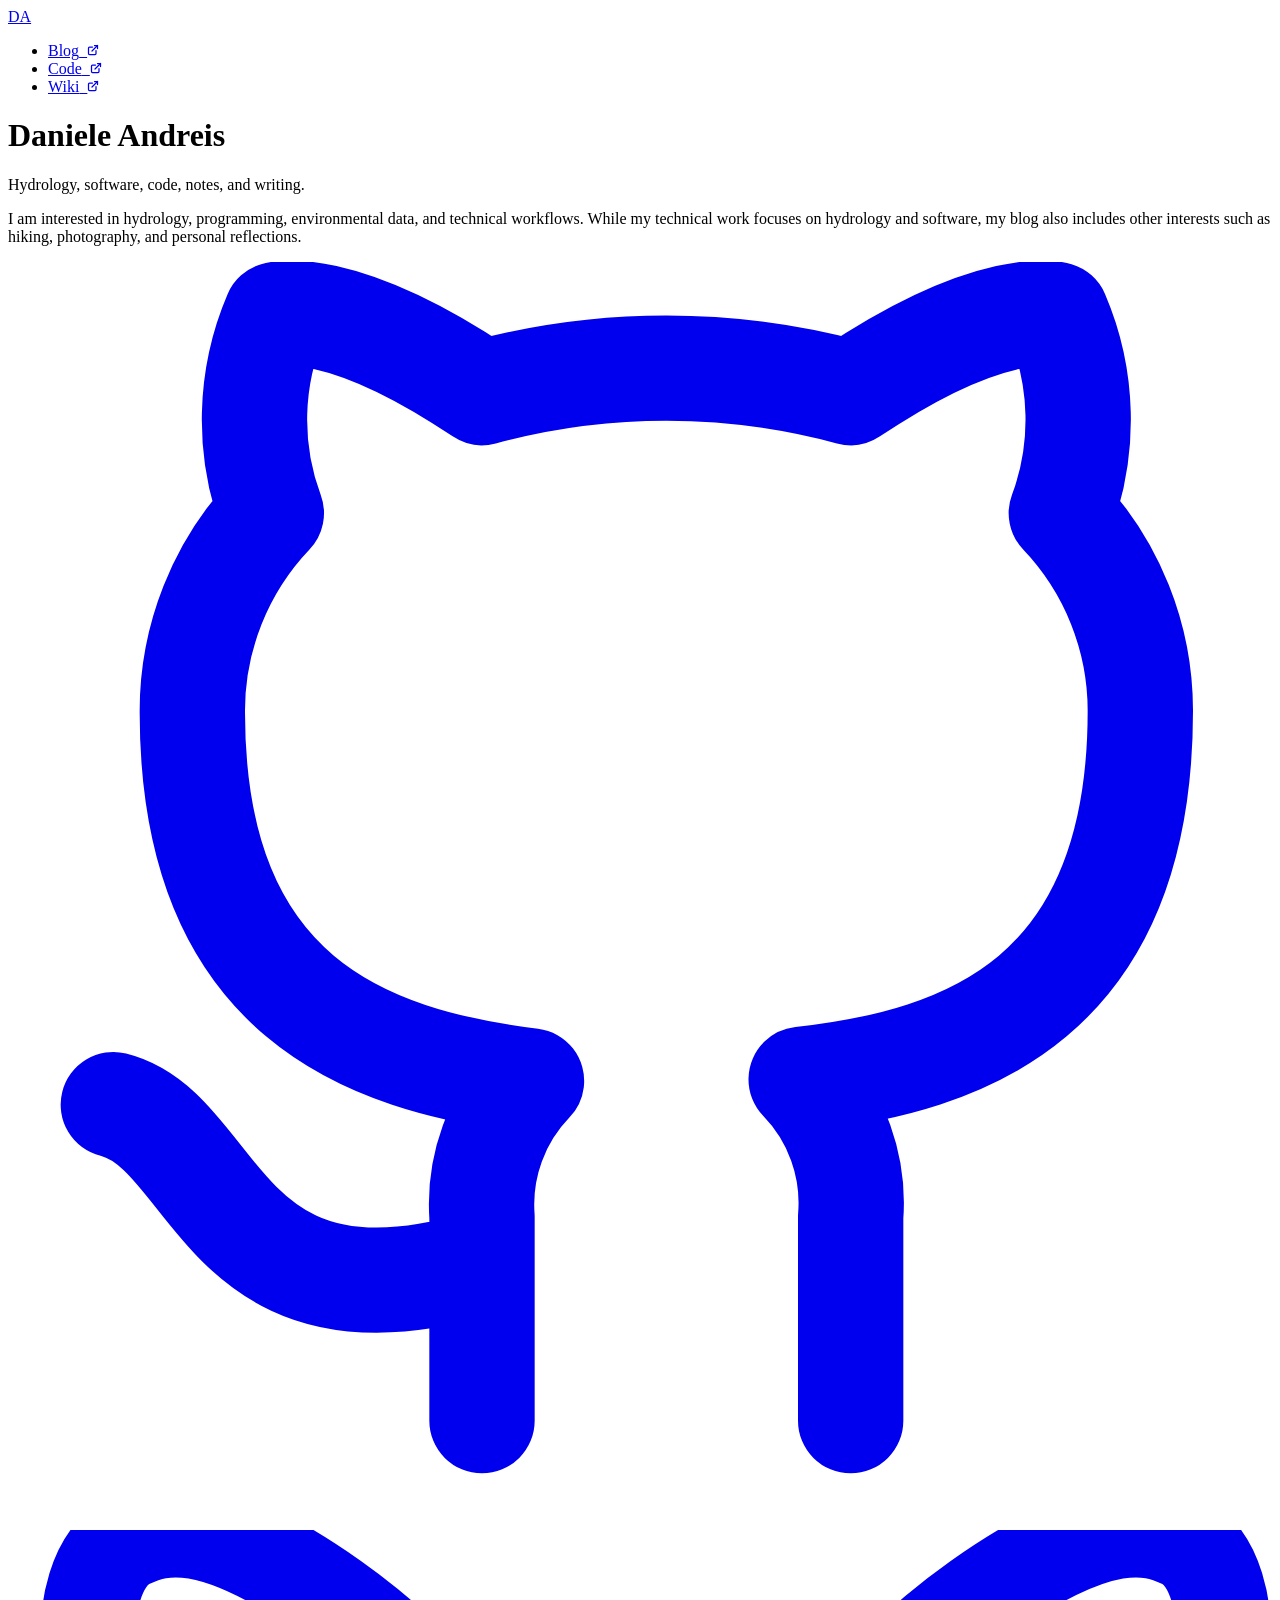
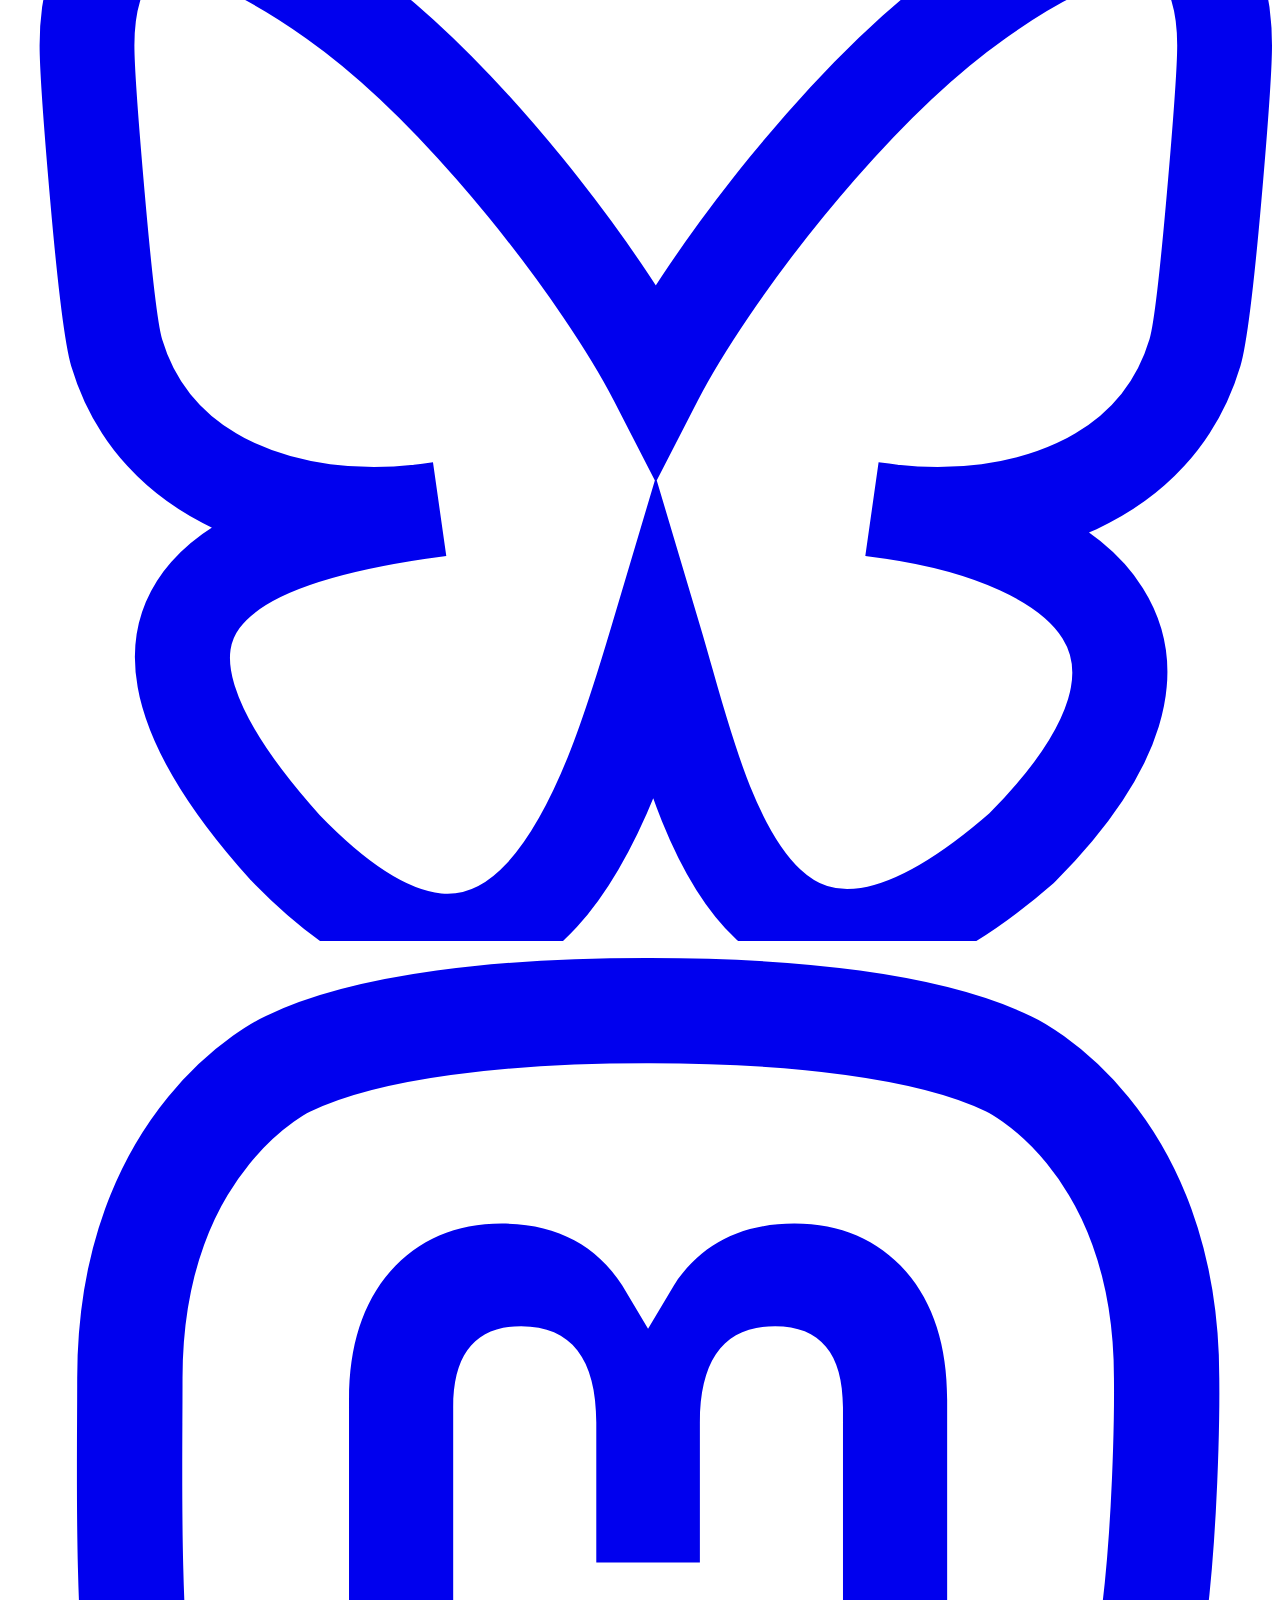
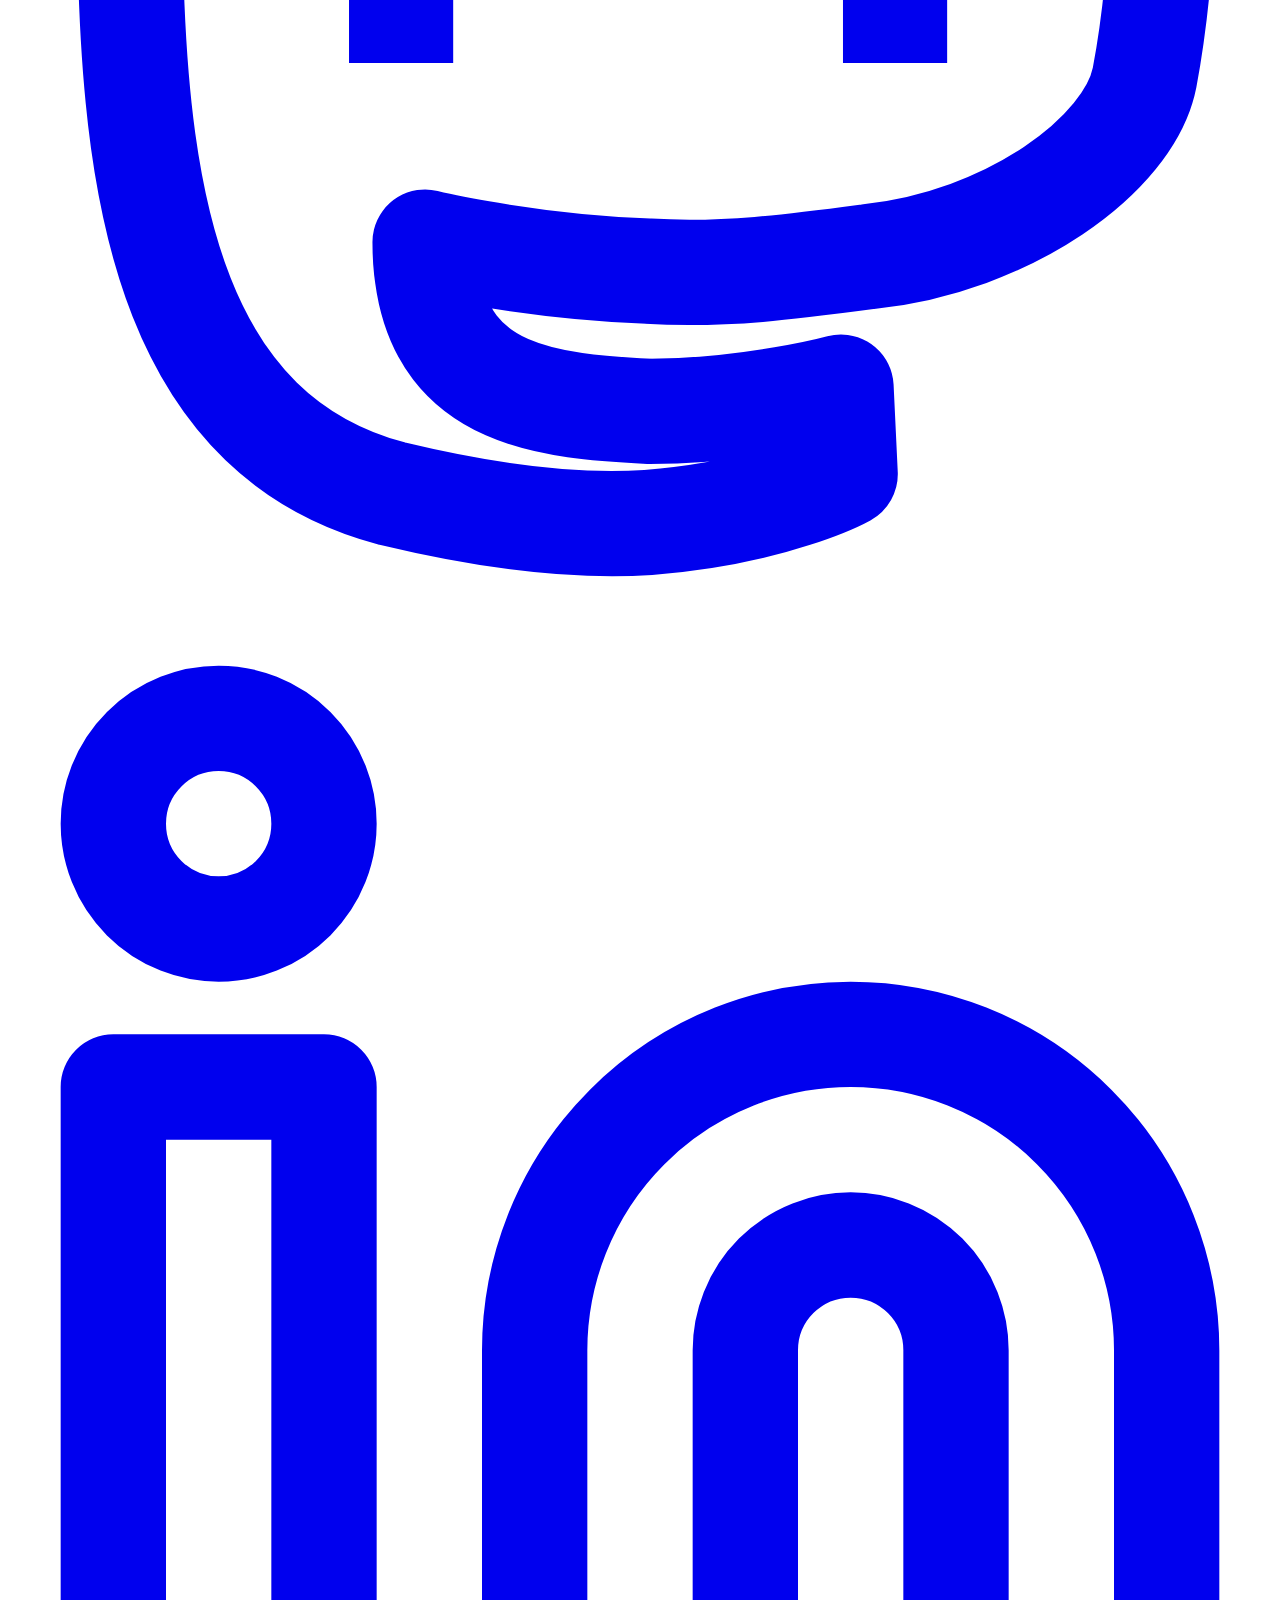
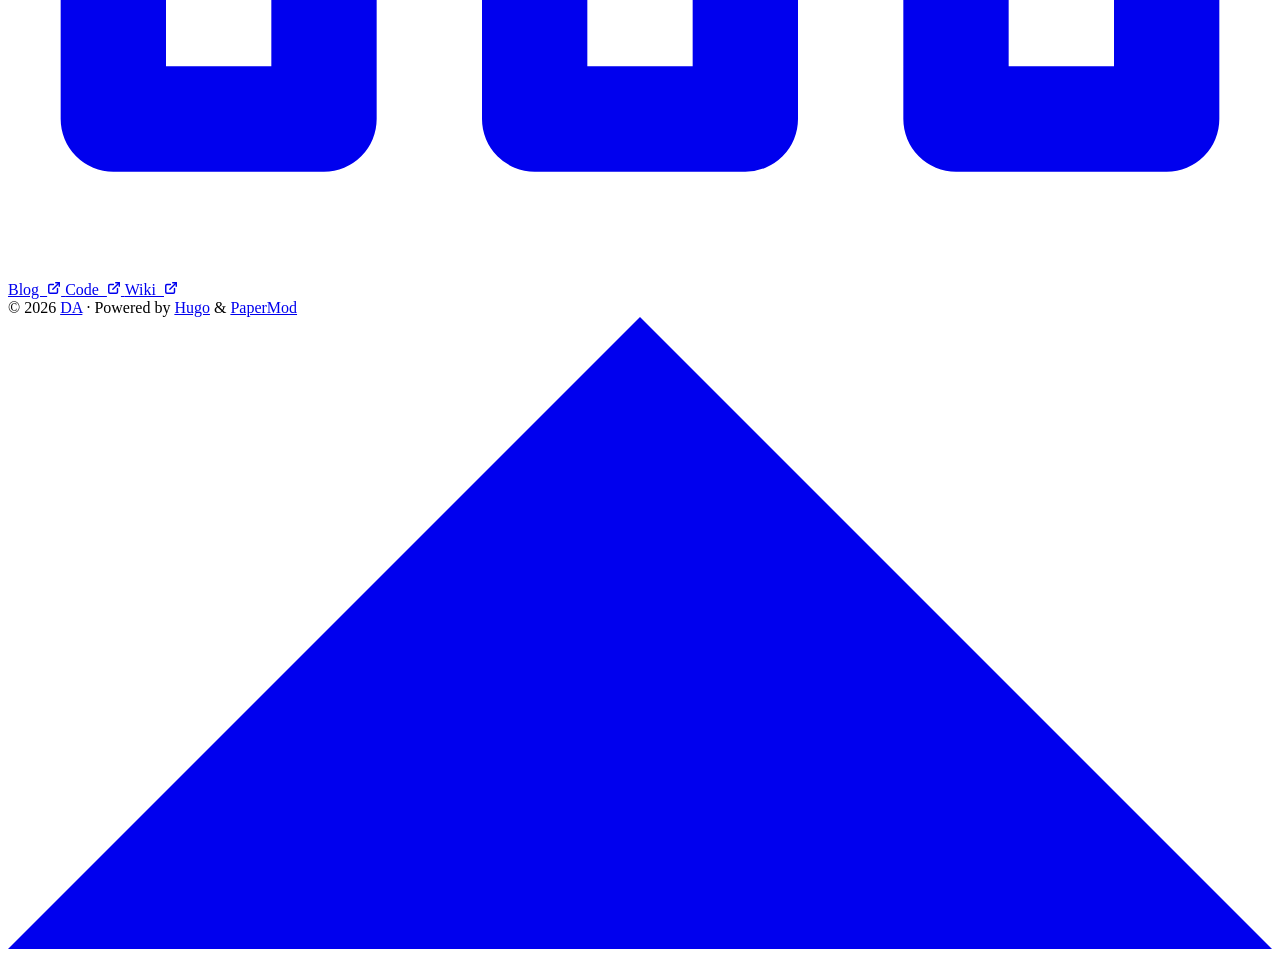
==== commit 088f086f: "fix url to pageref" ====
--- a/public/index.html
+++ b/public/index.html
@@ -41,8 +41,14 @@
         </div>
         <ul id="menu">
             <li>
-                <a href="http://localhost:1313/blog/" title="Blog">
-                    <span>Blog</span>
+                <a href="https://danieleandreis.eu/blog" title="Blog">
+                    <span>Blog</span>&nbsp;
+                    <svg fill="none" shape-rendering="geometricPrecision" stroke="currentColor" stroke-linecap="round"
+                        stroke-linejoin="round" stroke-width="2.5" viewBox="0 0 24 24" height="12" width="12">
+                        <path d="M18 13v6a2 2 0 01-2 2H5a2 2 0 01-2-2V8a2 2 0 012-2h6"></path>
+                        <path d="M15 3h6v6"></path>
+                        <path d="M10 14L21 3"></path>
+                    </svg>
                 </a>
             </li>
             <li>
@@ -116,9 +122,15 @@
 </div>
 
         <div class="buttons">
-            <a class="button" href="/blog/" rel="noopener" title="Blog">
+            <a class="button" href="https://danieleandreis.eu/blog" rel="noopener" title="Blog">
                 <span class="button-inner">
-                    Blog
+                    Blog&nbsp;
+                    <svg fill="none" shape-rendering="geometricPrecision" stroke="currentColor" stroke-linecap="round"
+                        stroke-linejoin="round" stroke-width="2.5" viewBox="0 0 24 24" height="14" width="14">
+                        <path d="M18 13v6a2 2 0 01-2 2H5a2 2 0 01-2-2V8a2 2 0 012-2h6"></path>
+                        <path d="M15 3h6v6"></path>
+                        <path d="M10 14L21 3"></path>
+                    </svg>
                 </span>
             </a>
             <a class="button" href="https://code.danieleandreis.eu" rel="noopener" title="Code">
